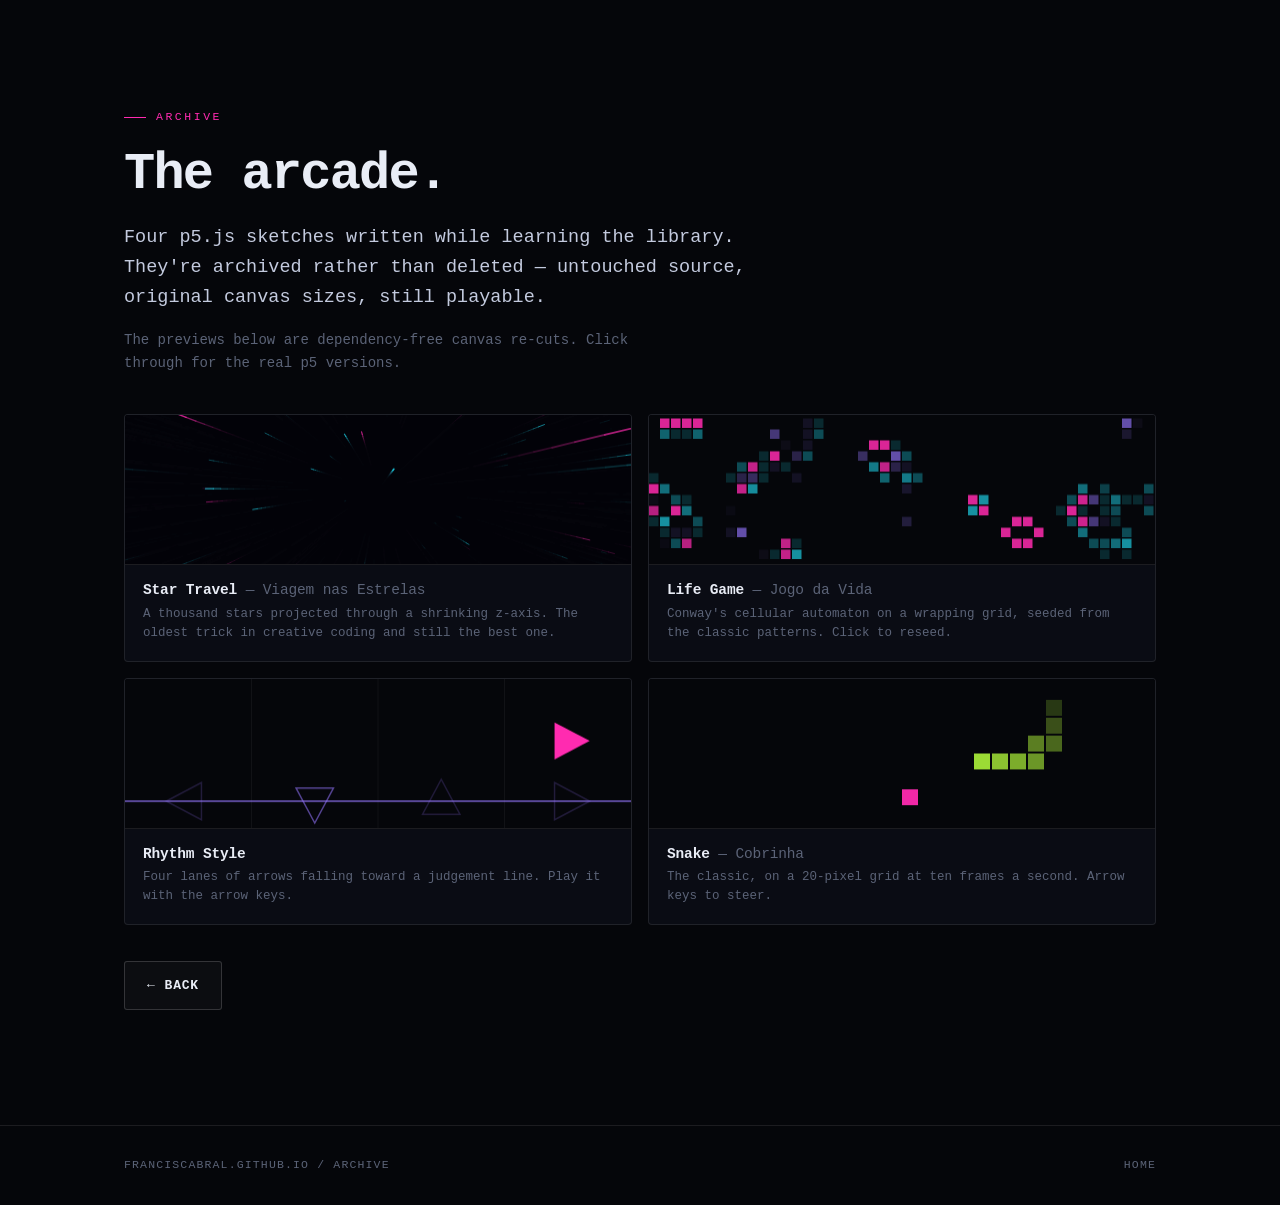
==== archive/index.html @ 9a5637ab "Replace link list with a hero landing page, archive the p5 sketches The root index.html was four bar" ====
<!DOCTYPE html>
<html lang="en">

<head>
  <meta charset="utf-8">
  <meta name="viewport" content="width=device-width, initial-scale=1.0">
  <title>The arcade — franciscabral</title>
  <meta name="description" content="Four archived p5.js sketches: Star Travel, Life Game, Rhythm Style and Snake.">
  <meta name="color-scheme" content="dark">
  <meta name="theme-color" content="#05060a">
  <meta name="robots" content="noindex, follow">
  <link rel="icon"
    href="data:image/svg+xml,<svg xmlns='http://www.w3.org/2000/svg' viewBox='0 0 32 32'><rect width='32' height='32' fill='%2305060a'/><path d='M9 23V9h13' stroke='%2322e8ff' stroke-width='3.4' fill='none'/><path d='M9 16h9' stroke='%23ff2bb0' stroke-width='3.4' fill='none'/></svg>">
  <link rel="stylesheet" href="../assets/styles.css">
</head>

<body>
  <main id="main">
    <section style="padding-top:clamp(72px,12vh,120px)">
      <div class="wrap">
        <p class="eyebrow eyebrow--magenta">Archive</p>
        <h2 style="font-size:clamp(30px,5.4vw,52px);letter-spacing:-0.035em">The arcade.</h2>
        <p class="lede" style="margin-bottom:16px">
          Four p5.js sketches written while learning the library. They're archived rather
          than deleted — untouched source, original canvas sizes, still playable.
        </p>
        <p class="lede" style="margin-bottom:40px;color:var(--faint);font-size:14px">
          The previews below are dependency-free canvas re-cuts. Click through for the real
          p5 versions.
        </p>

        <div class="grid grid--2">
          <a class="sketch-card" href="StarTravel/index.html">
            <canvas data-sketch="stars" data-speed="10" aria-hidden="true"></canvas>
            <div class="sketch-card__body">
              <h3>Star Travel <span style="color:var(--faint);font-weight:400">— Viagem nas Estrelas</span></h3>
              <p>
                A thousand stars projected through a shrinking z-axis. The oldest trick in
                creative coding and still the best one.
              </p>
            </div>
          </a>

          <a class="sketch-card" href="LifeGame/index.html">
            <canvas data-sketch="life" aria-hidden="true"></canvas>
            <div class="sketch-card__body">
              <h3>Life Game <span style="color:var(--faint);font-weight:400">— Jogo da Vida</span></h3>
              <p>
                Conway's cellular automaton on a wrapping grid, seeded from the classic
                patterns. Click to reseed.
              </p>
            </div>
          </a>

          <a class="sketch-card" href="RhythmStyle/index.html">
            <canvas data-sketch="rhythm" aria-hidden="true"></canvas>
            <div class="sketch-card__body">
              <h3>Rhythm Style</h3>
              <p>
                Four lanes of arrows falling toward a judgement line. Play it with the
                arrow keys.
              </p>
            </div>
          </a>

          <a class="sketch-card" href="Snake/index.html">
            <canvas data-sketch="snake" aria-hidden="true"></canvas>
            <div class="sketch-card__body">
              <h3>Snake <span style="color:var(--faint);font-weight:400">— Cobrinha</span></h3>
              <p>
                The classic, on a 20-pixel grid at ten frames a second. Arrow keys to
                steer.
              </p>
            </div>
          </a>
        </div>

        <div style="margin-top:36px">
          <a class="btn btn--ghost" href="../"><span aria-hidden="true">←</span> Back</a>
        </div>
      </div>
    </section>
  </main>

  <footer>
    <div class="wrap footer__row">
      <span>franciscabral.github.io / archive</span>
      <span><a href="../">Home</a></span>
    </div>
  </footer>

  <script src="../assets/sketches.js"></script>
  <script>
    Sketches.mountAll();
  </script>
</body>

</html>
---- assets/styles.css ----
/* ---------------------------------------------------------------------------
   franciscabral.github.io — neon arcade
   --------------------------------------------------------------------------- */

:root {
  --bg: #05060a;
  --bg-raise: #0a0c14;
  --ink: #e9edf6;
  --dim: #838ca0;
  --faint: #5b6377;

  --cyan: #22e8ff;
  --magenta: #ff2bb0;
  --lime: #b6ff3d;
  --violet: #9576ff;

  --line: rgba(255, 255, 255, 0.09);
  --line-strong: rgba(255, 255, 255, 0.16);

  --mono: ui-monospace, "SF Mono", SFMono-Regular, "JetBrains Mono",
    "IBM Plex Mono", Menlo, Consolas, "Liberation Mono", monospace;

  --wrap: 1120px;
  --gutter: clamp(20px, 5vw, 44px);
}

*,
*::before,
*::after {
  box-sizing: border-box;
}

html {
  scroll-behavior: smooth;
  -webkit-text-size-adjust: 100%;
}

body {
  margin: 0;
  background: var(--bg);
  color: var(--ink);
  font-family: var(--mono);
  font-size: 16px;
  line-height: 1.62;
  -webkit-font-smoothing: antialiased;
  overflow-x: hidden;
}

a {
  color: inherit;
}

::selection {
  background: var(--magenta);
  color: #fff;
}

:focus-visible {
  outline: 2px solid var(--cyan);
  outline-offset: 3px;
  border-radius: 2px;
}

.wrap {
  width: 100%;
  max-width: var(--wrap);
  margin: 0 auto;
  padding-inline: var(--gutter);
}

.skip {
  position: absolute;
  left: -9999px;
  top: 0;
  background: var(--cyan);
  color: #05060a;
  padding: 10px 16px;
  font-weight: 700;
  z-index: 100;
}
.skip:focus {
  left: 12px;
  top: 12px;
}

/* --- shared type -------------------------------------------------------- */

.eyebrow {
  font-size: 11.5px;
  letter-spacing: 0.22em;
  text-transform: uppercase;
  color: var(--cyan);
  margin: 0 0 18px;
  display: flex;
  align-items: center;
  gap: 10px;
}
.eyebrow::before {
  content: "";
  width: 22px;
  height: 1px;
  background: currentColor;
  flex: none;
}
.eyebrow--magenta { color: var(--magenta); }
.eyebrow--lime { color: var(--lime); }
.eyebrow--violet { color: var(--violet); }

h2 {
  font-size: clamp(25px, 3.6vw, 38px);
  line-height: 1.16;
  letter-spacing: -0.02em;
  font-weight: 700;
  margin: 0 0 18px;
}

h3 {
  font-size: 17px;
  line-height: 1.3;
  letter-spacing: -0.01em;
  font-weight: 700;
  margin: 0 0 10px;
}

p {
  margin: 0 0 16px;
  color: #b9c1d1;
}
p:last-child { margin-bottom: 0; }

.lede {
  font-size: clamp(16px, 1.9vw, 18.5px);
  color: #c3cade;
  max-width: 62ch;
}

section {
  padding: clamp(64px, 9vw, 116px) 0;
  position: relative;
}

.rule {
  height: 1px;
  background: linear-gradient(
    90deg,
    transparent,
    var(--line-strong) 18%,
    var(--line-strong) 82%,
    transparent
  );
  border: 0;
  margin: 0;
}

/* --- hero --------------------------------------------------------------- */

.hero {
  position: relative;
  min-height: 100svh;
  display: flex;
  align-items: center;
  padding: clamp(96px, 14vh, 150px) 0 clamp(72px, 10vh, 110px);
  overflow: hidden;
  isolation: isolate;
}

.mosaic {
  position: absolute;
  inset: 0;
  z-index: -3;
  display: grid;
  grid-template-columns: 1fr 1fr;
  grid-template-rows: 1fr 1fr;
  gap: 1px;
  background: var(--line);
}

.mosaic canvas {
  display: block;
  width: 100%;
  height: 100%;
  background: var(--bg);
}

/* Knock the mosaic back so the type stays the loudest thing on screen. */
.mosaic::after {
  content: "";
  position: absolute;
  inset: 0;
  background:
    radial-gradient(
      100% 80% at 24% 46%,
      rgba(5, 6, 10, 0.93) 0%,
      rgba(5, 6, 10, 0.82) 30%,
      rgba(5, 6, 10, 0.5) 62%,
      rgba(5, 6, 10, 0.62) 100%
    ),
    linear-gradient(180deg, rgba(5, 6, 10, 0.9) 0%, transparent 24%, transparent 66%, var(--bg) 100%);
}

/* CRT scanlines, sitting above the mosaic but under the content. */
.scanlines {
  position: absolute;
  inset: 0;
  z-index: -2;
  pointer-events: none;
  background: repeating-linear-gradient(
    180deg,
    rgba(255, 255, 255, 0.035) 0px,
    rgba(255, 255, 255, 0.035) 1px,
    transparent 1px,
    transparent 3px
  );
  mix-blend-mode: overlay;
}

.hero__inner {
  position: relative;
  width: 100%;
}

.hero__tag {
  font-size: 11.5px;
  letter-spacing: 0.24em;
  text-transform: uppercase;
  color: var(--cyan);
  margin: 0 0 22px;
}
.hero__tag b {
  color: var(--magenta);
  font-weight: 700;
}

.hero__name {
  font-size: clamp(38px, 8.6vw, 88px);
  line-height: 0.98;
  letter-spacing: -0.045em;
  font-weight: 700;
  margin: 0 0 20px;
  text-shadow:
    0 0 28px rgba(34, 232, 255, 0.28),
    0 0 70px rgba(255, 43, 176, 0.14);
}
.hero__name .dot {
  color: var(--magenta);
}

.hero__role {
  font-size: clamp(16px, 2.3vw, 22px);
  line-height: 1.42;
  color: var(--ink);
  max-width: 30ch;
  margin: 0 0 20px;
  font-weight: 500;
}
.hero__role em {
  font-style: normal;
  color: var(--cyan);
}

.hero__blurb {
  max-width: 56ch;
  color: #aab3c6;
  font-size: 15.5px;
  margin: 0 0 34px;
}

.cursor {
  display: inline-block;
  width: 0.58em;
  height: 1.05em;
  background: var(--lime);
  vertical-align: -0.16em;
  margin-left: 4px;
  animation: blink 1.05s steps(2, start) infinite;
}
@keyframes blink {
  to { visibility: hidden; }
}

.cta-row {
  display: flex;
  flex-wrap: wrap;
  gap: 12px;
  margin-bottom: 40px;
}

.btn {
  display: inline-flex;
  align-items: center;
  gap: 9px;
  padding: 13px 22px;
  border: 1px solid var(--line-strong);
  border-radius: 3px;
  font-size: 13px;
  font-weight: 700;
  letter-spacing: 0.06em;
  text-transform: uppercase;
  text-decoration: none;
  color: var(--ink);
  background: rgba(255, 255, 255, 0.03);
  transition: border-color 0.18s ease, color 0.18s ease, box-shadow 0.18s ease,
    background 0.18s ease, transform 0.18s ease;
}
.btn:hover {
  transform: translateY(-1px);
}
.btn--primary {
  border-color: var(--cyan);
  color: var(--cyan);
  background: rgba(34, 232, 255, 0.07);
}
.btn--primary:hover {
  background: rgba(34, 232, 255, 0.15);
  box-shadow: 0 0 26px rgba(34, 232, 255, 0.26);
}
.btn--ghost:hover {
  border-color: var(--magenta);
  color: var(--magenta);
  box-shadow: 0 0 24px rgba(255, 43, 176, 0.2);
}

.hero__meta {
  display: flex;
  flex-wrap: wrap;
  gap: 8px 26px;
  font-size: 11.5px;
  letter-spacing: 0.14em;
  text-transform: uppercase;
  color: var(--faint);
}
.hero__meta span {
  display: inline-flex;
  align-items: center;
  gap: 8px;
}
.hero__meta i {
  width: 5px;
  height: 5px;
  border-radius: 50%;
  background: var(--lime);
  font-style: normal;
  box-shadow: 0 0 8px var(--lime);
}

/* --- grids -------------------------------------------------------------- */

.grid {
  display: grid;
  gap: 16px;
}
.grid--3 { grid-template-columns: repeat(3, 1fr); }
.grid--2 { grid-template-columns: repeat(2, 1fr); }
.grid--4 { grid-template-columns: repeat(4, 1fr); }

.card {
  position: relative;
  border: 1px solid var(--line);
  border-radius: 4px;
  background: linear-gradient(180deg, rgba(255, 255, 255, 0.035), rgba(255, 255, 255, 0.012));
  padding: 28px 26px;
  transition: border-color 0.2s ease, box-shadow 0.2s ease, transform 0.2s ease;
}
.card:hover {
  transform: translateY(-2px);
  border-color: var(--line-strong);
}

/* Accent stripe along the top edge of each venture card. */
.card--accent::before {
  content: "";
  position: absolute;
  inset: -1px -1px auto -1px;
  height: 2px;
  border-radius: 4px 4px 0 0;
  background: var(--accent, var(--cyan));
  opacity: 0.85;
}
.card--accent:hover {
  box-shadow: 0 0 34px -8px var(--accent, var(--cyan));
  border-color: color-mix(in srgb, var(--accent, var(--cyan)) 45%, transparent);
}

.card__kicker {
  font-size: 10.5px;
  letter-spacing: 0.2em;
  text-transform: uppercase;
  color: var(--accent, var(--cyan));
  margin: 0 0 14px;
}

.card__role {
  font-size: 12px;
  color: var(--faint);
  letter-spacing: 0.08em;
  text-transform: uppercase;
  margin: 0 0 14px;
}

.card p {
  font-size: 14.5px;
  line-height: 1.6;
  color: #a9b2c4;
}

.card__link {
  display: inline-flex;
  align-items: center;
  gap: 7px;
  margin-top: 18px;
  font-size: 12px;
  letter-spacing: 0.1em;
  text-transform: uppercase;
  font-weight: 700;
  text-decoration: none;
  color: var(--accent, var(--cyan));
}
.card__link:hover {
  text-decoration: underline;
  text-underline-offset: 4px;
}

/* --- capability list ---------------------------------------------------- */

.caps {
  list-style: none;
  margin: 0;
  padding: 0;
  display: grid;
  gap: 1px;
  background: var(--line);
  border: 1px solid var(--line);
  border-radius: 4px;
  overflow: hidden;
}

.caps li {
  background: var(--bg);
  padding: 24px 26px;
  display: grid;
  grid-template-columns: 54px 1fr;
  gap: 18px;
  align-items: start;
  transition: background 0.2s ease;
}
.caps li:hover {
  background: var(--bg-raise);
}

.caps .num {
  font-size: 11.5px;
  letter-spacing: 0.1em;
  color: var(--violet);
  padding-top: 3px;
}

.caps h3 {
  margin-bottom: 6px;
}

.caps p {
  font-size: 14.5px;
  color: #a3acbf;
  margin: 0;
}

/* --- stack -------------------------------------------------------------- */

.stack-group + .stack-group {
  margin-top: 26px;
}

.stack-group__label {
  font-size: 11px;
  letter-spacing: 0.18em;
  text-transform: uppercase;
  color: var(--faint);
  margin: 0 0 12px;
}

.chips {
  display: flex;
  flex-wrap: wrap;
  gap: 8px;
  list-style: none;
  margin: 0;
  padding: 0;
}

.chips li {
  font-size: 12.5px;
  padding: 7px 13px;
  border: 1px solid var(--line);
  border-radius: 2px;
  color: #bcc4d5;
  background: rgba(255, 255, 255, 0.02);
  transition: border-color 0.18s ease, color 0.18s ease;
}
.chips li:hover {
  border-color: var(--cyan);
  color: var(--cyan);
}

/* --- archive ------------------------------------------------------------ */

.sketch-card {
  display: block;
  text-decoration: none;
  border: 1px solid var(--line);
  border-radius: 4px;
  overflow: hidden;
  background: var(--bg-raise);
  transition: border-color 0.2s ease, transform 0.2s ease, box-shadow 0.2s ease;
}
.sketch-card:hover {
  transform: translateY(-3px);
  border-color: var(--cyan);
  box-shadow: 0 0 32px -10px var(--cyan);
}

.sketch-card canvas {
  display: block;
  width: 100%;
  height: 150px;
  background: var(--bg);
  border-bottom: 1px solid var(--line);
}

.sketch-card__body {
  padding: 16px 18px 18px;
}

.sketch-card__body h3 {
  font-size: 14.5px;
  margin-bottom: 5px;
}

.sketch-card__body p {
  font-size: 12.5px;
  line-height: 1.5;
  color: var(--faint);
  margin: 0;
}

/* --- contact / footer --------------------------------------------------- */

.contact {
  border-top: 1px solid var(--line);
  background:
    radial-gradient(90% 130% at 50% 0%, rgba(255, 43, 176, 0.08), transparent 62%),
    var(--bg);
  text-align: center;
}

.contact h2 {
  max-width: 20ch;
  margin-inline: auto;
}

.contact .lede {
  margin-inline: auto;
  margin-bottom: 32px;
  max-width: 48ch;
}

.links {
  display: flex;
  flex-wrap: wrap;
  justify-content: center;
  gap: 10px;
}

footer {
  border-top: 1px solid var(--line);
  padding: 30px 0;
  font-size: 11.5px;
  letter-spacing: 0.1em;
  color: var(--faint);
}

.footer__row {
  display: flex;
  flex-wrap: wrap;
  justify-content: space-between;
  gap: 12px;
  text-transform: uppercase;
}

.footer__row a {
  text-decoration: none;
}
.footer__row a:hover {
  color: var(--cyan);
}

/* --- responsive --------------------------------------------------------- */

@media (max-width: 900px) {
  .grid--3,
  .grid--4 {
    grid-template-columns: repeat(2, 1fr);
  }
}

@media (max-width: 620px) {
  .grid--2,
  .grid--3,
  .grid--4 {
    grid-template-columns: 1fr;
  }

  .hero {
    min-height: auto;
    padding-top: clamp(80px, 18vh, 120px);
  }

  /* Two tiles is plenty of motion on a phone. */
  .mosaic {
    grid-template-columns: 1fr;
    grid-template-rows: 1fr 1fr;
  }
  .mosaic canvas:nth-child(n + 3) {
    display: none;
  }
  .mosaic::after {
    background:
      linear-gradient(180deg, rgba(5, 6, 10, 0.92) 0%, rgba(5, 6, 10, 0.8) 40%, var(--bg) 100%);
  }

  .caps li {
    grid-template-columns: 1fr;
    gap: 8px;
    padding: 22px 20px;
  }

  .btn {
    width: 100%;
    justify-content: center;
  }

  .sketch-card canvas {
    height: 168px;
  }
}

@media (prefers-reduced-motion: reduce) {
  html {
    scroll-behavior: auto;
  }
  *,
  *::before,
  *::after {
    animation-duration: 0.001ms !important;
    animation-iteration-count: 1 !important;
    transition-duration: 0.001ms !important;
  }
  .cursor {
    animation: none;
  }
}
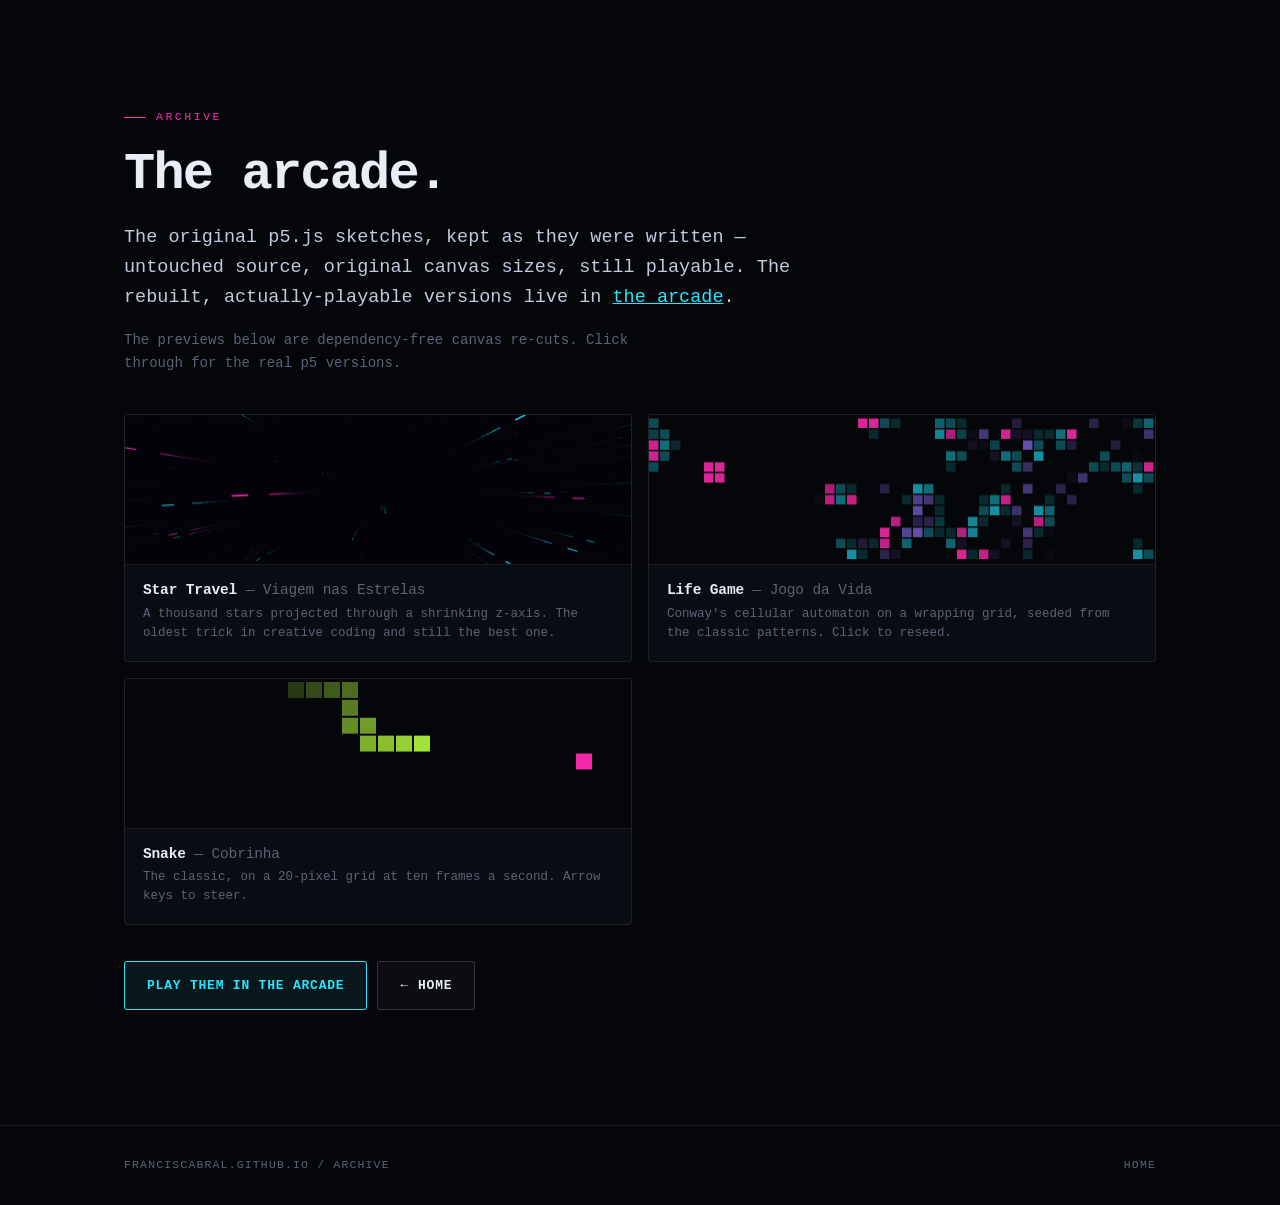
==== commit eb2ae4b0: "Add a playable arcade cabinet, drop the rhythm game The sketches were previously read-only archive p" ====
--- a/archive/index.html
+++ b/archive/index.html
@@ -5,7 +5,7 @@
   <meta charset="utf-8">
   <meta name="viewport" content="width=device-width, initial-scale=1.0">
   <title>The arcade — franciscabral</title>
-  <meta name="description" content="Four archived p5.js sketches: Star Travel, Life Game, Rhythm Style and Snake.">
+  <meta name="description" content="The original p5.js sketches: Star Travel, Life Game and Snake.">
   <meta name="color-scheme" content="dark">
   <meta name="theme-color" content="#05060a">
   <meta name="robots" content="noindex, follow">
@@ -21,8 +21,9 @@
         <p class="eyebrow eyebrow--magenta">Archive</p>
         <h2 style="font-size:clamp(30px,5.4vw,52px);letter-spacing:-0.035em">The arcade.</h2>
         <p class="lede" style="margin-bottom:16px">
-          Four p5.js sketches written while learning the library. They're archived rather
-          than deleted — untouched source, original canvas sizes, still playable.
+The original p5.js sketches, kept as they were written — untouched source, original
+          canvas sizes, still playable. The rebuilt, actually-playable versions live in
+          <a href="../arcade/" style="color:var(--cyan)">the arcade</a>.
         </p>
         <p class="lede" style="margin-bottom:40px;color:var(--faint);font-size:14px">
           The previews below are dependency-free canvas re-cuts. Click through for the real
@@ -52,17 +53,6 @@
             </div>
           </a>
 
-          <a class="sketch-card" href="RhythmStyle/index.html">
-            <canvas data-sketch="rhythm" aria-hidden="true"></canvas>
-            <div class="sketch-card__body">
-              <h3>Rhythm Style</h3>
-              <p>
-                Four lanes of arrows falling toward a judgement line. Play it with the
-                arrow keys.
-              </p>
-            </div>
-          </a>
-
           <a class="sketch-card" href="Snake/index.html">
             <canvas data-sketch="snake" aria-hidden="true"></canvas>
             <div class="sketch-card__body">
@@ -75,8 +65,9 @@
           </a>
         </div>
 
-        <div style="margin-top:36px">
-          <a class="btn btn--ghost" href="../"><span aria-hidden="true">←</span> Back</a>
+        <div style="margin-top:36px;display:flex;gap:10px;flex-wrap:wrap">
+          <a class="btn btn--primary" href="../arcade/">Play them in the arcade</a>
+          <a class="btn btn--ghost" href="../"><span aria-hidden="true">←</span> Home</a>
         </div>
       </div>
     </section>
